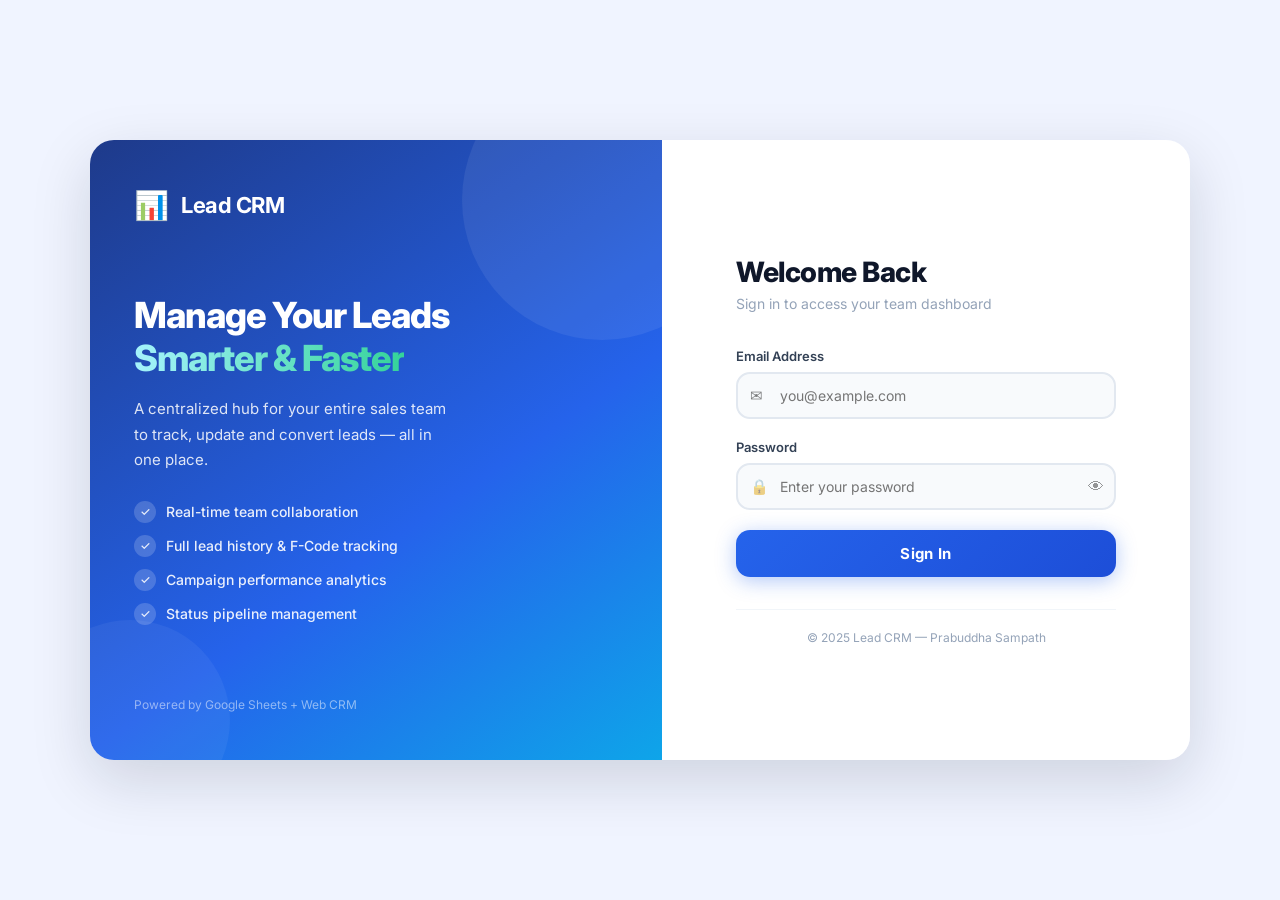
==== dashboard.html @ 0907730c "Initial commit for Lead CRM Web App" ====
<!DOCTYPE html>
<html lang="en">
<head>
  <meta charset="UTF-8" />
  <meta name="viewport" content="width=device-width, initial-scale=1.0"/>
  <title>Lead CRM — Dashboard</title>
  <link rel="preconnect" href="https://fonts.googleapis.com"/>
  <link href="https://fonts.googleapis.com/css2?family=Inter:wght@300;400;500;600;700;800&display=swap" rel="stylesheet"/>
  <link rel="stylesheet" href="styles/dashboard.css"/>
</head>
<body>

  <!-- ── TOP NAV ──────────────────────────────────────────────────── -->
  <header class="topnav">
    <div class="topnav-left">
      <button class="sidebar-toggle" onclick="toggleSidebar()" title="Toggle sidebar">☰</button>
      <div class="brand">
        <span class="brand-icon">📊</span>
        <span class="brand-name">Lead <span class="brand-crm">CRM</span></span>
      </div>
    </div>
    <div class="topnav-center">
      <div class="nav-tabs">
        <button class="nav-tab active" onclick="switchTab('sheet', this)" id="tab-sheet">📋 Master Leads</button>
        <button class="nav-tab" onclick="switchTab('summary', this)" id="tab-summary">📈 Leads Summary</button>
        <button class="nav-tab" onclick="switchTab('members', this)" id="tab-members">👥 Members</button>
      </div>
    </div>
    <div class="topnav-right">
      <div class="status-dot"></div>
      <span class="status-text">Live</span>
      <div class="user-badge" title="Logged in">PS</div>
      <button class="btn-logout" onclick="handleLogout()">Sign Out</button>
    </div>
  </header>

  <!-- ── MAIN LAYOUT ──────────────────────────────────────────────── -->
  <div class="app-layout">

    <!-- SIDEBAR -->
    <aside class="sidebar" id="sidebar">
      <nav class="sidebar-nav">

        <div class="nav-section-label">QUICK ACTIONS</div>

        <button class="sidebar-btn primary-btn" onclick="openAddLeadPanel()">
          <span class="sb-icon">➕</span> Add New Lead
        </button>

        <button class="sidebar-btn" onclick="openSearchPanel()">
          <span class="sb-icon">🔍</span> Search Number
        </button>

        <div class="nav-section-label" style="margin-top:20px;">FILTERS</div>

        <div class="filter-group">
          <label>Member</label>
          <select id="memberFilter" onchange="applyMemberFilter()">
            <option value="">All Members</option>
          </select>
        </div>

        <div class="filter-group">
          <label>Status</label>
          <select id="statusFilter" onchange="applyStatusFilter()">
            <option value="">All Status</option>
            <option>New</option>
            <option>Contacted</option>
            <option>Interested</option>
            <option>Converted</option>
            <option>No Answer</option>
            <option>Not Interested</option>
            <option>Follow-up</option>
            <option>Second Call Pending</option>
            <option>Off</option>
            <option>Invalid</option>
            <option>Wrong number</option>
            <option>Busy</option>
            <option>Call Another Number</option>
          </select>
        </div>

        <div class="nav-section-label" style="margin-top:20px;">TOOLS</div>

        <button class="sidebar-btn" onclick="refreshSheet()">
          <span class="sb-icon">🔄</span> Refresh Sheet
        </button>

        <button class="sidebar-btn" onclick="openCallLogPanel()">
          <span class="sb-icon">📞</span> Log a Call
        </button>

        <!-- LIVE STATS -->
        <div class="stats-card" id="statsCard">
          <div class="stats-title">📊 Today's Stats</div>
          <div class="stats-loading">Loading...</div>
        </div>

      </nav>
    </aside>

    <!-- MAIN CONTENT AREA -->
    <main class="main-content">

      <!-- SHEET IFRAME WRAPPER -->
      <div class="sheet-container" id="sheetContainer">
        <div class="sheet-toolbar">
          <span class="sheet-label" id="sheetLabel">📋 Master Leads</span>
          <a class="open-in-sheets" href="https://docs.google.com/spreadsheets/d/10ZKNM3tEtCTcXSYLZPFBhkrZQ7qR1XXkl84b7j0Ss_Q/edit" target="_blank">
            🔗 Open in Google Sheets
          </a>
        </div>
        <iframe
          id="sheetFrame"
          src="https://docs.google.com/spreadsheets/d/10ZKNM3tEtCTcXSYLZPFBhkrZQ7qR1XXkl84b7j0Ss_Q/edit?usp=sharing&rm=minimal"
          frameborder="0"
          allowfullscreen>
        </iframe>
      </div>

    </main>
  </div>

  <!-- ── SLIDE-IN PANELS ─────────────────────────────────────────── -->

  <!-- ADD LEAD PANEL -->
  <div class="panel-overlay" id="addLeadOverlay" onclick="closePanel('addLead')"></div>
  <div class="slide-panel" id="addLeadPanel">
    <div class="panel-header">
      <h3>➕ Add New Lead</h3>
      <button class="panel-close" onclick="closePanel('addLead')">✕</button>
    </div>
    <div class="panel-body">
      <p class="panel-note">💡 Use the Google Sheet to add a lead directly, or use this quick-add form below (coming soon with full CRUD integration).</p>
      <div class="form-group">
        <label>Phone Number</label>
        <input type="tel" id="addPhone" placeholder="e.g. 0771234567"/>
      </div>
      <div class="form-group">
        <label>Assigned Member</label>
        <select id="addMember">
          <option value="">Select member...</option>
        </select>
      </div>
      <div class="form-group">
        <label>Grade</label>
        <input type="text" id="addGrade" placeholder="e.g. 8 or 7,8"/>
      </div>
      <div class="form-group">
        <label>Campaign / Boost</label>
        <input type="text" id="addCampaign" placeholder="e.g. S26"/>
      </div>
      <div class="form-group">
        <label>Initial Status</label>
        <select id="addStatus">
          <option>New</option>
          <option>Contacted</option>
          <option>No Answer</option>
          <option>Interested</option>
        </select>
      </div>
      <button class="btn-submit" onclick="submitAddLead()">Add Lead to Sheet</button>
      <div id="addLeadResult" class="result-msg" style="display:none;"></div>
    </div>
  </div>

  <!-- SEARCH PANEL -->
  <div class="panel-overlay" id="searchOverlay" onclick="closePanel('search')"></div>
  <div class="slide-panel" id="searchPanel">
    <div class="panel-header">
      <h3>🔍 Search a Number</h3>
      <button class="panel-close" onclick="closePanel('search')">✕</button>
    </div>
    <div class="panel-body">
      <div class="form-group">
        <label>Phone Number</label>
        <input type="tel" id="searchPhone" placeholder="e.g. 0771234567" oninput="searchNumber()"/>
      </div>
      <div id="searchResult" class="search-result-area">
        <div class="search-placeholder">Type a number above to search...</div>
      </div>
    </div>
  </div>

  <!-- CALL LOG PANEL -->
  <div class="panel-overlay" id="callLogOverlay" onclick="closePanel('callLog')"></div>
  <div class="slide-panel" id="callLogPanel">
    <div class="panel-header">
      <h3>📞 Log a Call</h3>
      <button class="panel-close" onclick="closePanel('callLog')">✕</button>
    </div>
    <div class="panel-body">
      <p class="panel-note">📌 Log a call manually. This records the time automatically.</p>
      <div class="form-group">
        <label>F-Code</label>
        <input type="text" id="callFCode" placeholder="e.g. F01025"/>
      </div>
      <div class="form-group">
        <label>Call Result</label>
        <select id="callResult">
          <option>Contacted</option>
          <option>No Answer</option>
          <option>Busy</option>
          <option>Wrong number</option>
          <option>Off</option>
          <option>Interested</option>
          <option>Not Interested</option>
          <option>Converted</option>
        </select>
      </div>
      <div class="form-group">
        <label>Duration (minutes)</label>
        <input type="number" id="callDuration" placeholder="e.g. 3" min="0"/>
      </div>
      <div class="form-group">
        <label>Notes</label>
        <textarea id="callNotes" placeholder="Any important details from the call..."></textarea>
      </div>
      <button class="btn-submit" onclick="submitCallLog()">Save Call Log</button>
      <div id="callLogResult" class="result-msg" style="display:none;"></div>
    </div>
  </div>

  <script src="scripts/dashboard.js"></script>
</body>
</html>
---- styles/dashboard.css ----
/* ───────────────────────────────────────────
   DASHBOARD STYLES — Lead CRM
─────────────────────────────────────────── */
*, *::before, *::after { box-sizing: border-box; margin: 0; padding: 0; }

:root {
  --primary:       #2563EB;
  --primary-dark:  #1D4ED8;
  --accent:        #10B981;
  --danger:        #EF4444;
  --dark:          #0F172A;
  --mid:           #334155;
  --muted:         #64748B;
  --light:         #94A3B8;
  --border:        #E2E8F0;
  --bg:            #F0F4FF;
  --white:         #FFFFFF;
  --sidebar-w:     260px;
  --nav-h:         56px;
  --radius:        12px;
}

body {
  font-family: 'Inter', sans-serif;
  background: var(--bg);
  color: var(--dark);
  height: 100vh;
  overflow: hidden;
}

/* ── TOP NAV ─────────────────────────────── */
.topnav {
  position: fixed;
  top: 0; left: 0; right: 0;
  height: var(--nav-h);
  background: var(--white);
  border-bottom: 1px solid var(--border);
  display: flex;
  align-items: center;
  padding: 0 16px;
  gap: 12px;
  z-index: 200;
  box-shadow: 0 1px 8px rgba(15,23,42,0.07);
}

.topnav-left  { display: flex; align-items: center; gap: 10px; flex-shrink: 0; }
.topnav-center{ flex: 1; display: flex; justify-content: center; }
.topnav-right { display: flex; align-items: center; gap: 10px; flex-shrink: 0; }

.sidebar-toggle {
  background: none; border: none; cursor: pointer;
  font-size: 20px; color: var(--muted); padding: 4px 6px;
  border-radius: 6px; transition: background 0.15s;
}
.sidebar-toggle:hover { background: var(--bg); }

.brand { display: flex; align-items: center; gap: 8px; }
.brand-icon { font-size: 20px; }
.brand-name { font-size: 17px; font-weight: 700; color: var(--dark); letter-spacing: -0.3px; }
.brand-crm { color: var(--primary); }

/* Nav Tabs */
.nav-tabs { display: flex; gap: 4px; }
.nav-tab {
  background: none;
  border: none;
  padding: 7px 14px;
  border-radius: 8px;
  font-family: 'Inter', sans-serif;
  font-size: 13px;
  font-weight: 500;
  color: var(--muted);
  cursor: pointer;
  transition: all 0.15s;
}
.nav-tab:hover { background: var(--bg); color: var(--dark); }
.nav-tab.active {
  background: var(--primary-light, #EFF6FF);
  color: var(--primary);
  font-weight: 600;
}

/* Status indicator */
.status-dot {
  width: 8px; height: 8px;
  background: var(--accent);
  border-radius: 50%;
  animation: pulse 2s infinite;
}
@keyframes pulse {
  0%, 100% { box-shadow: 0 0 0 0 rgba(16,185,129,0.4); }
  50%       { box-shadow: 0 0 0 5px rgba(16,185,129,0); }
}
.status-text { font-size: 12px; color: var(--accent); font-weight: 600; }

.user-badge {
  width: 32px; height: 32px;
  background: linear-gradient(135deg, var(--primary), #7C3AED);
  color: white;
  border-radius: 50%;
  display: flex; align-items: center; justify-content: center;
  font-size: 12px; font-weight: 700;
  cursor: default;
}

.btn-logout {
  background: none;
  border: 1.5px solid var(--border);
  padding: 6px 14px;
  border-radius: 8px;
  font-family: 'Inter', sans-serif;
  font-size: 12px;
  font-weight: 600;
  color: var(--muted);
  cursor: pointer;
  transition: all 0.15s;
}
.btn-logout:hover { border-color: var(--danger); color: var(--danger); }

/* ── APP LAYOUT ─────────────────────────── */
.app-layout {
  display: flex;
  margin-top: var(--nav-h);
  height: calc(100vh - var(--nav-h));
}

/* ── SIDEBAR ────────────────────────────── */
.sidebar {
  width: var(--sidebar-w);
  background: var(--white);
  border-right: 1px solid var(--border);
  overflow-y: auto;
  flex-shrink: 0;
  transition: width 0.25s ease, transform 0.25s ease;
}

.sidebar.collapsed { width: 0; overflow: hidden; }

.sidebar-nav { padding: 18px 14px; display: flex; flex-direction: column; gap: 6px; }

.nav-section-label {
  font-size: 10px;
  font-weight: 700;
  color: var(--light);
  letter-spacing: 1.2px;
  padding: 6px 4px 2px;
}

.sidebar-btn {
  display: flex;
  align-items: center;
  gap: 10px;
  width: 100%;
  padding: 9px 12px;
  background: none;
  border: 1.5px solid transparent;
  border-radius: 10px;
  font-family: 'Inter', sans-serif;
  font-size: 13.5px;
  font-weight: 500;
  color: var(--mid);
  cursor: pointer;
  text-align: left;
  transition: all 0.15s;
}
.sidebar-btn:hover { background: var(--bg); color: var(--dark); border-color: var(--border); }
.sidebar-btn.primary-btn {
  background: linear-gradient(135deg, var(--primary), var(--primary-dark));
  color: white;
  border-color: transparent;
  font-weight: 600;
  box-shadow: 0 3px 12px rgba(37,99,235,0.3);
}
.sidebar-btn.primary-btn:hover { transform: translateY(-1px); box-shadow: 0 6px 18px rgba(37,99,235,0.4); }
.sb-icon { font-size: 16px; }

/* Filter group */
.filter-group { padding: 4px; }
.filter-group label {
  display: block;
  font-size: 11px;
  font-weight: 600;
  color: var(--light);
  text-transform: uppercase;
  letter-spacing: 0.8px;
  margin-bottom: 5px;
}
.filter-group select {
  width: 100%;
  padding: 7px 10px;
  border: 1.5px solid var(--border);
  border-radius: 8px;
  font-family: 'Inter', sans-serif;
  font-size: 12.5px;
  color: var(--dark);
  background: var(--bg);
  outline: none;
  cursor: pointer;
  transition: border-color 0.15s;
}
.filter-group select:focus { border-color: var(--primary); }

/* Stats card */
.stats-card {
  margin-top: 12px;
  background: linear-gradient(145deg, #0F172A, #1E3A8A);
  border-radius: 12px;
  padding: 14px;
  color: white;
}
.stats-title { font-size: 12px; font-weight: 600; margin-bottom: 10px; opacity: 0.9; }
.stats-loading { font-size: 12px; opacity: 0.5; }
.stat-row { display: flex; justify-content: space-between; margin-bottom: 7px; font-size: 12px; }
.stat-label { opacity: 0.7; }
.stat-val { font-weight: 700; }
.stat-val.green { color: #34D399; }
.stat-val.yellow { color: #FCD34D; }
.stat-val.blue { color: #60A5FA; }

/* ── MAIN CONTENT ───────────────────────── */
.main-content {
  flex: 1;
  display: flex;
  flex-direction: column;
  overflow: hidden;
}

.sheet-container {
  flex: 1;
  display: flex;
  flex-direction: column;
  margin: 12px;
  background: var(--white);
  border-radius: 14px;
  border: 1px solid var(--border);
  overflow: hidden;
  box-shadow: 0 2px 16px rgba(15,23,42,0.07);
}

.sheet-toolbar {
  display: flex;
  align-items: center;
  justify-content: space-between;
  padding: 10px 16px;
  border-bottom: 1px solid var(--border);
  background: #FAFBFF;
}
.sheet-label { font-size: 13px; font-weight: 600; color: var(--mid); }
.open-in-sheets {
  font-size: 12px;
  font-weight: 600;
  color: var(--primary);
  text-decoration: none;
  padding: 5px 12px;
  border-radius: 7px;
  border: 1.5px solid var(--primary);
  transition: all 0.15s;
}
.open-in-sheets:hover { background: var(--primary); color: white; }

#sheetFrame {
  flex: 1;
  width: 100%;
  height: 100%;
  border: none;
  min-height: 0;
}

/* ── SLIDE PANELS ───────────────────────── */
.panel-overlay {
  display: none;
  position: fixed;
  inset: 0;
  background: rgba(15,23,42,0.4);
  z-index: 300;
  backdrop-filter: blur(2px);
}
.panel-overlay.active { display: block; }

.slide-panel {
  position: fixed;
  top: 0; right: 0;
  width: 360px;
  height: 100vh;
  background: var(--white);
  border-left: 1px solid var(--border);
  z-index: 400;
  transform: translateX(110%);
  transition: transform 0.3s cubic-bezier(0.4,0,0.2,1);
  display: flex;
  flex-direction: column;
  box-shadow: -8px 0 40px rgba(15,23,42,0.12);
}
.slide-panel.open { transform: translateX(0); }

.panel-header {
  display: flex;
  align-items: center;
  justify-content: space-between;
  padding: 18px 20px;
  border-bottom: 1px solid var(--border);
  background: #FAFBFF;
}
.panel-header h3 { font-size: 16px; font-weight: 700; color: var(--dark); }
.panel-close {
  background: none; border: none; cursor: pointer;
  font-size: 18px; color: var(--light);
  width: 30px; height: 30px; border-radius: 6px;
  display: flex; align-items: center; justify-content: center;
  transition: all 0.15s;
}
.panel-close:hover { background: #FEE2E2; color: var(--danger); }

.panel-body { padding: 20px; overflow-y: auto; flex: 1; display: flex; flex-direction: column; gap: 14px; }

.panel-note {
  background: #EFF6FF;
  border-left: 3px solid var(--primary);
  padding: 10px 14px;
  border-radius: 0 8px 8px 0;
  font-size: 12.5px;
  color: var(--mid);
  line-height: 1.6;
}

.form-group { display: flex; flex-direction: column; gap: 6px; }
.form-group label { font-size: 12px; font-weight: 600; color: var(--mid); }
.form-group input, .form-group select, .form-group textarea {
  padding: 10px 12px;
  border: 1.5px solid var(--border);
  border-radius: 9px;
  font-family: 'Inter', sans-serif;
  font-size: 13px;
  color: var(--dark);
  background: var(--bg);
  outline: none;
  transition: border-color 0.15s;
}
.form-group input:focus, .form-group select:focus, .form-group textarea:focus {
  border-color: var(--primary);
  background: var(--white);
}
.form-group textarea { resize: vertical; min-height: 80px; }

.btn-submit {
  width: 100%;
  padding: 12px;
  background: linear-gradient(135deg, var(--primary), var(--primary-dark));
  color: white;
  border: none;
  border-radius: 10px;
  font-family: 'Inter', sans-serif;
  font-size: 14px;
  font-weight: 700;
  cursor: pointer;
  transition: all 0.15s;
  box-shadow: 0 3px 12px rgba(37,99,235,0.3);
}
.btn-submit:hover { transform: translateY(-1px); box-shadow: 0 6px 20px rgba(37,99,235,0.4); }

.result-msg {
  padding: 10px 14px;
  border-radius: 8px;
  font-size: 13px;
  font-weight: 600;
}
.result-msg.success { background: #D1FAE5; color: #065F46; }
.result-msg.error   { background: #FEE2E2; color: #991B1B; }

.search-result-area { margin-top: 8px; }
.search-placeholder { font-size: 13px; color: var(--light); text-align: center; padding: 30px; }
.result-card {
  background: var(--bg);
  border: 1.5px solid var(--border);
  border-radius: 10px;
  padding: 14px;
  margin-bottom: 10px;
}
.result-card h4 { font-size: 14px; font-weight: 700; margin-bottom: 8px; color: var(--dark); }
.result-row { display: flex; justify-content: space-between; font-size: 12.5px; margin-bottom: 5px; }
.result-row .label { color: var(--muted); }
.result-row .value { font-weight: 600; color: var(--dark); }
.badge {
  display: inline-block;
  padding: 2px 8px;
  border-radius: 20px;
  font-size: 11px;
  font-weight: 700;
}
.badge-new        { background:#DBEAFE; color:#1E40AF; }
.badge-contacted  { background:#D1FAE5; color:#065F46; }
.badge-interested { background:#FEF3C7; color:#92400E; }
.badge-converted  { background:#D1FAE5; color:#065F46; }
.badge-other      { background:#F1F5F9; color:#475569; }

@media (max-width: 768px) {
  .sidebar { display: none; }
  .nav-tabs { display: none; }
  .slide-panel { width: 100vw; }
}
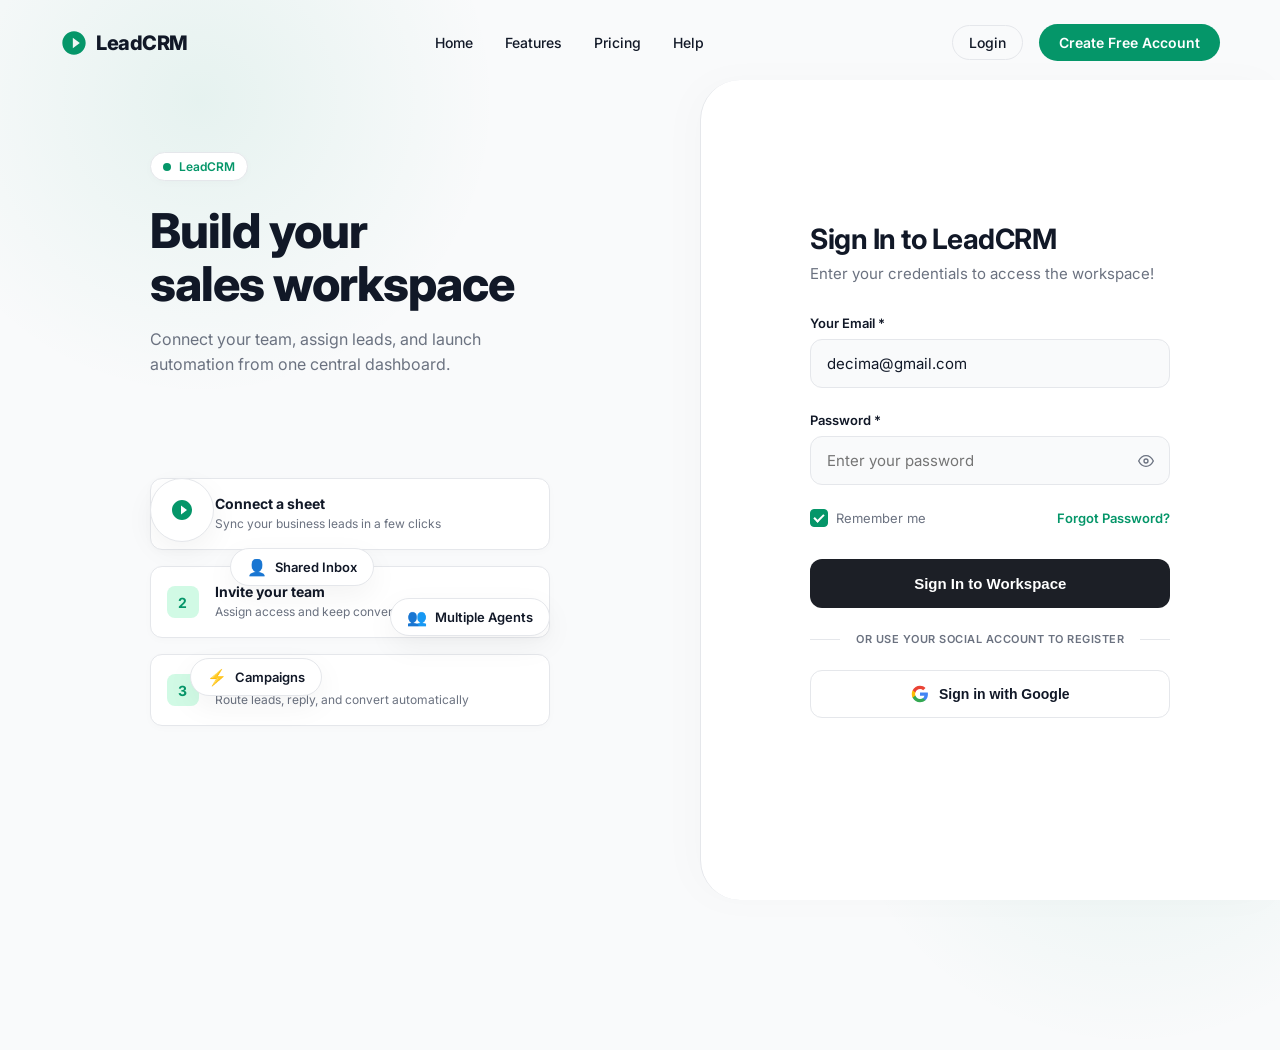
==== commit b1f4b689: "UI Overhaul: Apply Raybeam Digital modern styling" ====
--- a/dashboard.html
+++ b/dashboard.html
@@ -13,17 +13,21 @@
   <!-- ── TOP NAV ──────────────────────────────────────────────────── -->
   <header class="topnav">
     <div class="topnav-left">
-      <button class="sidebar-toggle" onclick="toggleSidebar()" title="Toggle sidebar">☰</button>
+      <button class="sidebar-toggle" onclick="toggleSidebar()" title="Toggle sidebar">
+        <svg viewBox="0 0 24 24" width="20" height="20" stroke="currentColor" stroke-width="2" fill="none"><path d="M3 12h18M3 6h18M3 18h18"/></svg>
+      </button>
       <div class="brand">
-        <span class="brand-icon">📊</span>
-        <span class="brand-name">Lead <span class="brand-crm">CRM</span></span>
+        <svg class="brand-icon" viewBox="0 0 24 24" fill="currentColor" width="24" height="24" style="color:var(--primary)"><path d="M12 2C6.48 2 2 6.48 2 12s4.48 10 10 10 10-4.48 10-10S17.52 2 12 2zm-1 14.5v-9l6 4.5-6 4.5z"/></svg>
+        <span class="brand-name">LeadCRM</span>
       </div>
     </div>
     <div class="topnav-center">
-      <div class="nav-tabs">
-        <button class="nav-tab active" onclick="switchTab('sheet', this)" id="tab-sheet">📋 Master Leads</button>
-        <button class="nav-tab" onclick="switchTab('summary', this)" id="tab-summary">📈 Leads Summary</button>
-        <button class="nav-tab" onclick="switchTab('members', this)" id="tab-members">👥 Members</button>
+      <div class="top-search-wrapper">
+        <span class="top-search-icon">
+          <svg viewBox="0 0 24 24" width="16" height="16" stroke="currentColor" stroke-width="2" fill="none"><circle cx="11" cy="11" r="8"/><line x1="21" y1="21" x2="16.65" y2="16.65"/></svg>
+        </span>
+        <input type="text" id="topSearchInput" placeholder="Search Master Leads (any keyword)..." onkeydown="handleTopSearch(event)"/>
+        <button class="btn-top-search" onclick="triggerTopSearch()">Search</button>
       </div>
     </div>
     <div class="topnav-right">
@@ -41,58 +45,30 @@
     <aside class="sidebar" id="sidebar">
       <nav class="sidebar-nav">
 
-        <div class="nav-section-label">QUICK ACTIONS</div>
+        <div class="nav-section-label">CRM TOOLS</div>
 
-        <button class="sidebar-btn primary-btn" onclick="openAddLeadPanel()">
-          <span class="sb-icon">➕</span> Add New Lead
-        </button>
+        <a href="my-leads.html" class="sidebar-btn" style="text-decoration:none;">
+          <span class="sb-icon">
+            <svg viewBox="0 0 24 24" width="18" height="18" stroke="currentColor" stroke-width="2" fill="none"><path d="M17 21v-2a4 4 0 0 0-4-4H5a4 4 0 0 0-4 4v2"/><circle cx="9" cy="7" r="4"/><path d="M23 21v-2a4 4 0 0 0-3-3.87"/><path d="M16 3.13a4 4 0 0 1 0 7.75"/></svg>
+          </span>
+          My Leads (CRM Table)
+        </a>
 
-        <button class="sidebar-btn" onclick="openSearchPanel()">
-          <span class="sb-icon">🔍</span> Search Number
-        </button>
-
-        <div class="nav-section-label" style="margin-top:20px;">FILTERS</div>
-
-        <div class="filter-group">
-          <label>Member</label>
-          <select id="memberFilter" onchange="applyMemberFilter()">
-            <option value="">All Members</option>
-          </select>
-        </div>
-
-        <div class="filter-group">
-          <label>Status</label>
-          <select id="statusFilter" onchange="applyStatusFilter()">
-            <option value="">All Status</option>
-            <option>New</option>
-            <option>Contacted</option>
-            <option>Interested</option>
-            <option>Converted</option>
-            <option>No Answer</option>
-            <option>Not Interested</option>
-            <option>Follow-up</option>
-            <option>Second Call Pending</option>
-            <option>Off</option>
-            <option>Invalid</option>
-            <option>Wrong number</option>
-            <option>Busy</option>
-            <option>Call Another Number</option>
-          </select>
-        </div>
-
-        <div class="nav-section-label" style="margin-top:20px;">TOOLS</div>
+        <div class="nav-section-label" style="margin-top:20px;">SYSTEM</div>
 
         <button class="sidebar-btn" onclick="refreshSheet()">
-          <span class="sb-icon">🔄</span> Refresh Sheet
-        </button>
-
-        <button class="sidebar-btn" onclick="openCallLogPanel()">
-          <span class="sb-icon">📞</span> Log a Call
+          <span class="sb-icon">
+            <svg viewBox="0 0 24 24" width="18" height="18" stroke="currentColor" stroke-width="2" fill="none"><polyline points="23 4 23 10 17 10"/><polyline points="1 20 1 14 7 14"/><path d="M3.51 9a9 9 0 0 1 14.85-3.36L23 10M1 14l4.64 4.36A9 9 0 0 0 20.49 15"/></svg>
+          </span>
+          Refresh Sheet
         </button>
 
         <!-- LIVE STATS -->
         <div class="stats-card" id="statsCard">
-          <div class="stats-title">📊 Today's Stats</div>
+          <div class="stats-title">
+            <svg viewBox="0 0 24 24" width="16" height="16" stroke="currentColor" stroke-width="2" fill="none" style="margin-right:6px"><line x1="18" y1="20" x2="18" y2="10"/><line x1="12" y1="20" x2="12" y2="4"/><line x1="6" y1="20" x2="6" y2="14"/></svg>
+            Today's Stats
+          </div>
           <div class="stats-loading">Loading...</div>
         </div>
 
@@ -122,47 +98,6 @@
   </div>
 
   <!-- ── SLIDE-IN PANELS ─────────────────────────────────────────── -->
-
-  <!-- ADD LEAD PANEL -->
-  <div class="panel-overlay" id="addLeadOverlay" onclick="closePanel('addLead')"></div>
-  <div class="slide-panel" id="addLeadPanel">
-    <div class="panel-header">
-      <h3>➕ Add New Lead</h3>
-      <button class="panel-close" onclick="closePanel('addLead')">✕</button>
-    </div>
-    <div class="panel-body">
-      <p class="panel-note">💡 Use the Google Sheet to add a lead directly, or use this quick-add form below (coming soon with full CRUD integration).</p>
-      <div class="form-group">
-        <label>Phone Number</label>
-        <input type="tel" id="addPhone" placeholder="e.g. 0771234567"/>
-      </div>
-      <div class="form-group">
-        <label>Assigned Member</label>
-        <select id="addMember">
-          <option value="">Select member...</option>
-        </select>
-      </div>
-      <div class="form-group">
-        <label>Grade</label>
-        <input type="text" id="addGrade" placeholder="e.g. 8 or 7,8"/>
-      </div>
-      <div class="form-group">
-        <label>Campaign / Boost</label>
-        <input type="text" id="addCampaign" placeholder="e.g. S26"/>
-      </div>
-      <div class="form-group">
-        <label>Initial Status</label>
-        <select id="addStatus">
-          <option>New</option>
-          <option>Contacted</option>
-          <option>No Answer</option>
-          <option>Interested</option>
-        </select>
-      </div>
-      <button class="btn-submit" onclick="submitAddLead()">Add Lead to Sheet</button>
-      <div id="addLeadResult" class="result-msg" style="display:none;"></div>
-    </div>
-  </div>
 
   <!-- SEARCH PANEL -->
   <div class="panel-overlay" id="searchOverlay" onclick="closePanel('search')"></div>
--- a/styles/dashboard.css
+++ b/styles/dashboard.css
@@ -1,400 +1,287 @@
-/* ───────────────────────────────────────────
-   DASHBOARD STYLES — Lead CRM
-─────────────────────────────────────────── */
-*, *::before, *::after { box-sizing: border-box; margin: 0; padding: 0; }
+/* ─────────────────────────────────────────────────────────────────────────────
+   DASHBOARD STYLES — Raybeam Inspired UI
+   ───────────────────────────────────────────────────────────────────────────── */
 
-:root {
-  --primary:       #2563EB;
-  --primary-dark:  #1D4ED8;
-  --accent:        #10B981;
-  --danger:        #EF4444;
-  --dark:          #0F172A;
-  --mid:           #334155;
-  --muted:         #64748B;
-  --light:         #94A3B8;
-  --border:        #E2E8F0;
-  --bg:            #F0F4FF;
-  --white:         #FFFFFF;
-  --sidebar-w:     260px;
-  --nav-h:         56px;
-  --radius:        12px;
-}
-
-body {
-  font-family: 'Inter', sans-serif;
-  background: var(--bg);
-  color: var(--dark);
-  height: 100vh;
-  overflow: hidden;
-}
-
-/* ── TOP NAV ─────────────────────────────── */
-.topnav {
-  position: fixed;
-  top: 0; left: 0; right: 0;
-  height: var(--nav-h);
-  background: var(--white);
-  border-bottom: 1px solid var(--border);
-  display: flex;
-  align-items: center;
-  padding: 0 16px;
-  gap: 12px;
-  z-index: 200;
-  box-shadow: 0 1px 8px rgba(15,23,42,0.07);
-}
-
-.topnav-left  { display: flex; align-items: center; gap: 10px; flex-shrink: 0; }
-.topnav-center{ flex: 1; display: flex; justify-content: center; }
-.topnav-right { display: flex; align-items: center; gap: 10px; flex-shrink: 0; }
-
-.sidebar-toggle {
-  background: none; border: none; cursor: pointer;
-  font-size: 20px; color: var(--muted); padding: 4px 6px;
-  border-radius: 6px; transition: background 0.15s;
-}
-.sidebar-toggle:hover { background: var(--bg); }
-
-.brand { display: flex; align-items: center; gap: 8px; }
-.brand-icon { font-size: 20px; }
-.brand-name { font-size: 17px; font-weight: 700; color: var(--dark); letter-spacing: -0.3px; }
-.brand-crm { color: var(--primary); }
-
-/* Nav Tabs */
-.nav-tabs { display: flex; gap: 4px; }
-.nav-tab {
-  background: none;
-  border: none;
-  padding: 7px 14px;
-  border-radius: 8px;
-  font-family: 'Inter', sans-serif;
-  font-size: 13px;
-  font-weight: 500;
-  color: var(--muted);
-  cursor: pointer;
-  transition: all 0.15s;
-}
-.nav-tab:hover { background: var(--bg); color: var(--dark); }
-.nav-tab.active {
-  background: var(--primary-light, #EFF6FF);
-  color: var(--primary);
-  font-weight: 600;
-}
-
-/* Status indicator */
-.status-dot {
-  width: 8px; height: 8px;
-  background: var(--accent);
-  border-radius: 50%;
-  animation: pulse 2s infinite;
-}
-@keyframes pulse {
-  0%, 100% { box-shadow: 0 0 0 0 rgba(16,185,129,0.4); }
-  50%       { box-shadow: 0 0 0 5px rgba(16,185,129,0); }
-}
-.status-text { font-size: 12px; color: var(--accent); font-weight: 600; }
-
-.user-badge {
-  width: 32px; height: 32px;
-  background: linear-gradient(135deg, var(--primary), #7C3AED);
-  color: white;
-  border-radius: 50%;
-  display: flex; align-items: center; justify-content: center;
-  font-size: 12px; font-weight: 700;
-  cursor: default;
-}
-
-.btn-logout {
-  background: none;
-  border: 1.5px solid var(--border);
-  padding: 6px 14px;
-  border-radius: 8px;
-  font-family: 'Inter', sans-serif;
-  font-size: 12px;
-  font-weight: 600;
-  color: var(--muted);
-  cursor: pointer;
-  transition: all 0.15s;
-}
-.btn-logout:hover { border-color: var(--danger); color: var(--danger); }
-
-/* ── APP LAYOUT ─────────────────────────── */
-.app-layout {
-  display: flex;
-  margin-top: var(--nav-h);
-  height: calc(100vh - var(--nav-h));
-}
-
-/* ── SIDEBAR ────────────────────────────── */
-.sidebar {
-  width: var(--sidebar-w);
-  background: var(--white);
-  border-right: 1px solid var(--border);
-  overflow-y: auto;
-  flex-shrink: 0;
-  transition: width 0.25s ease, transform 0.25s ease;
-}
-
-.sidebar.collapsed { width: 0; overflow: hidden; }
-
-.sidebar-nav { padding: 18px 14px; display: flex; flex-direction: column; gap: 6px; }
-
-.nav-section-label {
-  font-size: 10px;
-  font-weight: 700;
-  color: var(--light);
-  letter-spacing: 1.2px;
-  padding: 6px 4px 2px;
-}
-
-.sidebar-btn {
-  display: flex;
-  align-items: center;
-  gap: 10px;
-  width: 100%;
-  padding: 9px 12px;
-  background: none;
-  border: 1.5px solid transparent;
-  border-radius: 10px;
-  font-family: 'Inter', sans-serif;
-  font-size: 13.5px;
-  font-weight: 500;
-  color: var(--mid);
-  cursor: pointer;
-  text-align: left;
-  transition: all 0.15s;
-}
-.sidebar-btn:hover { background: var(--bg); color: var(--dark); border-color: var(--border); }
-.sidebar-btn.primary-btn {
-  background: linear-gradient(135deg, var(--primary), var(--primary-dark));
-  color: white;
-  border-color: transparent;
-  font-weight: 600;
-  box-shadow: 0 3px 12px rgba(37,99,235,0.3);
-}
-.sidebar-btn.primary-btn:hover { transform: translateY(-1px); box-shadow: 0 6px 18px rgba(37,99,235,0.4); }
-.sb-icon { font-size: 16px; }
-
-/* Filter group */
-.filter-group { padding: 4px; }
-.filter-group label {
-  display: block;
-  font-size: 11px;
-  font-weight: 600;
-  color: var(--light);
-  text-transform: uppercase;
-  letter-spacing: 0.8px;
-  margin-bottom: 5px;
-}
-.filter-group select {
-  width: 100%;
-  padding: 7px 10px;
-  border: 1.5px solid var(--border);
-  border-radius: 8px;
-  font-family: 'Inter', sans-serif;
-  font-size: 12.5px;
-  color: var(--dark);
-  background: var(--bg);
-  outline: none;
-  cursor: pointer;
-  transition: border-color 0.15s;
-}
-.filter-group select:focus { border-color: var(--primary); }
-
-/* Stats card */
-.stats-card {
-  margin-top: 12px;
-  background: linear-gradient(145deg, #0F172A, #1E3A8A);
-  border-radius: 12px;
-  padding: 14px;
-  color: white;
-}
-.stats-title { font-size: 12px; font-weight: 600; margin-bottom: 10px; opacity: 0.9; }
-.stats-loading { font-size: 12px; opacity: 0.5; }
-.stat-row { display: flex; justify-content: space-between; margin-bottom: 7px; font-size: 12px; }
-.stat-label { opacity: 0.7; }
-.stat-val { font-weight: 700; }
-.stat-val.green { color: #34D399; }
-.stat-val.yellow { color: #FCD34D; }
-.stat-val.blue { color: #60A5FA; }
-
-/* ── MAIN CONTENT ───────────────────────── */
-.main-content {
-  flex: 1;
-  display: flex;
-  flex-direction: column;
-  overflow: hidden;
-}
-
-.sheet-container {
-  flex: 1;
-  display: flex;
-  flex-direction: column;
-  margin: 12px;
-  background: var(--white);
-  border-radius: 14px;
-  border: 1px solid var(--border);
-  overflow: hidden;
-  box-shadow: 0 2px 16px rgba(15,23,42,0.07);
-}
-
-.sheet-toolbar {
-  display: flex;
-  align-items: center;
-  justify-content: space-between;
-  padding: 10px 16px;
-  border-bottom: 1px solid var(--border);
-  background: #FAFBFF;
-}
-.sheet-label { font-size: 13px; font-weight: 600; color: var(--mid); }
-.open-in-sheets {
-  font-size: 12px;
-  font-weight: 600;
-  color: var(--primary);
-  text-decoration: none;
-  padding: 5px 12px;
-  border-radius: 7px;
-  border: 1.5px solid var(--primary);
-  transition: all 0.15s;
-}
-.open-in-sheets:hover { background: var(--primary); color: white; }
-
-#sheetFrame {
-  flex: 1;
-  width: 100%;
-  height: 100%;
-  border: none;
-  min-height: 0;
-}
-
-/* ── SLIDE PANELS ───────────────────────── */
-.panel-overlay {
-  display: none;
-  position: fixed;
-  inset: 0;
-  background: rgba(15,23,42,0.4);
-  z-index: 300;
-  backdrop-filter: blur(2px);
-}
-.panel-overlay.active { display: block; }
-
-.slide-panel {
-  position: fixed;
-  top: 0; right: 0;
-  width: 360px;
-  height: 100vh;
-  background: var(--white);
-  border-left: 1px solid var(--border);
-  z-index: 400;
-  transform: translateX(110%);
-  transition: transform 0.3s cubic-bezier(0.4,0,0.2,1);
-  display: flex;
-  flex-direction: column;
-  box-shadow: -8px 0 40px rgba(15,23,42,0.12);
-}
-.slide-panel.open { transform: translateX(0); }
-
-.panel-header {
-  display: flex;
-  align-items: center;
-  justify-content: space-between;
-  padding: 18px 20px;
-  border-bottom: 1px solid var(--border);
-  background: #FAFBFF;
-}
-.panel-header h3 { font-size: 16px; font-weight: 700; color: var(--dark); }
-.panel-close {
-  background: none; border: none; cursor: pointer;
-  font-size: 18px; color: var(--light);
-  width: 30px; height: 30px; border-radius: 6px;
-  display: flex; align-items: center; justify-content: center;
-  transition: all 0.15s;
-}
-.panel-close:hover { background: #FEE2E2; color: var(--danger); }
-
-.panel-body { padding: 20px; overflow-y: auto; flex: 1; display: flex; flex-direction: column; gap: 14px; }
-
-.panel-note {
-  background: #EFF6FF;
-  border-left: 3px solid var(--primary);
-  padding: 10px 14px;
-  border-radius: 0 8px 8px 0;
-  font-size: 12.5px;
-  color: var(--mid);
-  line-height: 1.6;
-}
-
-.form-group { display: flex; flex-direction: column; gap: 6px; }
-.form-group label { font-size: 12px; font-weight: 600; color: var(--mid); }
-.form-group input, .form-group select, .form-group textarea {
-  padding: 10px 12px;
-  border: 1.5px solid var(--border);
-  border-radius: 9px;
-  font-family: 'Inter', sans-serif;
-  font-size: 13px;
-  color: var(--dark);
-  background: var(--bg);
-  outline: none;
-  transition: border-color 0.15s;
-}
-.form-group input:focus, .form-group select:focus, .form-group textarea:focus {
-  border-color: var(--primary);
-  background: var(--white);
-}
-.form-group textarea { resize: vertical; min-height: 80px; }
-
-.btn-submit {
-  width: 100%;
-  padding: 12px;
-  background: linear-gradient(135deg, var(--primary), var(--primary-dark));
-  color: white;
-  border: none;
-  border-radius: 10px;
-  font-family: 'Inter', sans-serif;
-  font-size: 14px;
-  font-weight: 700;
-  cursor: pointer;
-  transition: all 0.15s;
-  box-shadow: 0 3px 12px rgba(37,99,235,0.3);
-}
-.btn-submit:hover { transform: translateY(-1px); box-shadow: 0 6px 20px rgba(37,99,235,0.4); }
-
-.result-msg {
-  padding: 10px 14px;
-  border-radius: 8px;
-  font-size: 13px;
-  font-weight: 600;
-}
-.result-msg.success { background: #D1FAE5; color: #065F46; }
-.result-msg.error   { background: #FEE2E2; color: #991B1B; }
-
-.search-result-area { margin-top: 8px; }
-.search-placeholder { font-size: 13px; color: var(--light); text-align: center; padding: 30px; }
-.result-card {
-  background: var(--bg);
-  border: 1.5px solid var(--border);
-  border-radius: 10px;
-  padding: 14px;
-  margin-bottom: 10px;
-}
-.result-card h4 { font-size: 14px; font-weight: 700; margin-bottom: 8px; color: var(--dark); }
-.result-row { display: flex; justify-content: space-between; font-size: 12.5px; margin-bottom: 5px; }
-.result-row .label { color: var(--muted); }
-.result-row .value { font-weight: 600; color: var(--dark); }
-.badge {
-  display: inline-block;
-  padding: 2px 8px;
-  border-radius: 20px;
-  font-size: 11px;
-  font-weight: 700;
-}
-.badge-new        { background:#DBEAFE; color:#1E40AF; }
-.badge-contacted  { background:#D1FAE5; color:#065F46; }
-.badge-interested { background:#FEF3C7; color:#92400E; }
-.badge-converted  { background:#D1FAE5; color:#065F46; }
-.badge-other      { background:#F1F5F9; color:#475569; }
-
-@media (max-width: 768px) {
-  .sidebar { display: none; }
-  .nav-tabs { display: none; }
-  .slide-panel { width: 100vw; }
-}
+   :root {
+    --primary: #059669; /* Elegant Teal/Green */
+    --primary-light: #D1FAE5;
+    --primary-dark: #047857;
+    --bg-main: #F9FAFB;
+    --white: #ffffff;
+    --text-main: #111827;
+    --text-muted: #6B7280;
+    --border: #E5E7EB;
+    --danger: #EF4444;
+    --sidebar-w: 260px;
+    --nav-h: 60px;
+  }
+  
+  *, *::before, *::after { box-sizing: border-box; margin: 0; padding: 0; }
+  
+  body {
+    font-family: 'Inter', -apple-system, sans-serif;
+    background-color: var(--bg-main);
+    color: var(--text-main);
+    height: 100vh;
+    overflow: hidden;
+  }
+  
+  /* Global Header / Top Nav */
+  .topnav {
+    position: fixed;
+    top: 0; left: 0; right: 0;
+    height: var(--nav-h);
+    background: var(--white);
+    border-bottom: 1px solid var(--border);
+    display: flex;
+    align-items: center;
+    padding: 0 24px;
+    gap: 12px;
+    z-index: 200;
+  }
+  
+  .topnav-left  { display: flex; align-items: center; gap: 16px; flex-shrink: 0; width: calc(var(--sidebar-w) - 24px); }
+  .topnav-center{ flex: 1; display: flex; align-items: center; }
+  .topnav-right { display: flex; align-items: center; gap: 16px; flex-shrink: 0; }
+  
+  .sidebar-toggle {
+    background: none; border: none; cursor: pointer;
+    color: var(--text-muted); display: flex; align-items: center; justify-content: center;
+    border-radius: 6px; padding: 4px; transition: background 0.15s;
+  }
+  .sidebar-toggle:hover { background: var(--bg-main); color: var(--text-main); }
+  
+  .brand { display: flex; align-items: center; gap: 8px; color: var(--primary); }
+  .brand-name { font-size: 18px; font-weight: 800; color: var(--text-main); letter-spacing: -0.5px; }
+  
+  /* Top Nav Search Bar */
+  .top-search-wrapper {
+    position: relative;
+    display: flex;
+    align-items: center;
+    width: 100%;
+    max-width: 460px;
+  }
+  .top-search-icon {
+    position: absolute;
+    left: 12px;
+    color: var(--text-muted);
+    pointer-events: none;
+    display: flex; align-items: center; justify-content: center;
+  }
+  #topSearchInput {
+    width: 100%;
+    padding: 10px 80px 10px 40px;
+    border: 1px solid var(--border);
+    border-radius: 20px;
+    font-family: 'Inter', sans-serif;
+    font-size: 14px;
+    color: var(--text-main);
+    background: var(--bg-main);
+    outline: none;
+    transition: all 0.2s;
+  }
+  #topSearchInput:focus {
+    border-color: var(--primary);
+    background: var(--white);
+    box-shadow: 0 0 0 3px var(--primary-light);
+  }
+  .btn-top-search {
+    position: absolute;
+    right: 4px;
+    padding: 6px 16px;
+    background: var(--primary);
+    color: white;
+    border: none;
+    border-radius: 16px;
+    font-family: 'Inter', sans-serif;
+    font-size: 12px;
+    font-weight: 600;
+    cursor: pointer;
+    transition: background 0.15s;
+  }
+  .btn-top-search:hover {
+    background: var(--primary-dark);
+  }
+  
+  /* Status indicator */
+  .status-dot {
+    width: 8px; height: 8px;
+    background: var(--primary);
+    border-radius: 50%;
+    animation: pulse 2s infinite;
+  }
+  @keyframes pulse {
+    0%, 100% { box-shadow: 0 0 0 0 rgba(5,150,105,0.4); }
+    50%       { box-shadow: 0 0 0 5px rgba(5,150,105,0); }
+  }
+  .status-text { font-size: 12px; color: var(--primary); font-weight: 600; }
+  
+  .user-badge {
+    width: 32px; height: 32px;
+    background: var(--primary-light);
+    color: var(--primary);
+    border-radius: 50%;
+    display: flex; align-items: center; justify-content: center;
+    font-size: 12px; font-weight: 700;
+    cursor: default;
+  }
+  
+  .btn-logout {
+    background: none;
+    border: none;
+    font-family: 'Inter', sans-serif;
+    font-size: 13px;
+    font-weight: 600;
+    color: var(--text-muted);
+    cursor: pointer;
+    transition: color 0.15s;
+  }
+  .btn-logout:hover { color: var(--danger); }
+  
+  
+  /* ── MAIN LAYOUT ── */
+  .app-layout {
+    display: flex;
+    height: 100vh;
+    padding-top: var(--nav-h);
+  }
+  
+  /* ── SIDEBAR ── */
+  .sidebar {
+    width: var(--sidebar-w);
+    background: var(--white);
+    border-right: 1px solid var(--border);
+    display: flex;
+    flex-direction: column;
+    transition: width 0.3s cubic-bezier(0.4, 0, 0.2, 1);
+    overflow: hidden;
+  }
+  
+  .sidebar.collapsed { width: 0; border-right: none; }
+  
+  .sidebar-nav {
+    padding: 24px 16px;
+    flex: 1;
+    overflow-y: auto;
+  }
+  
+  .nav-section-label {
+    font-size: 11px;
+    font-weight: 700;
+    color: var(--text-muted);
+    text-transform: uppercase;
+    letter-spacing: 0.5px;
+    margin: 0 0 12px 12px;
+  }
+  
+  .sidebar-btn {
+    width: 100%;
+    display: flex;
+    align-items: center;
+    gap: 12px;
+    padding: 12px;
+    background: none;
+    border: none;
+    border-radius: 12px;
+    font-family: 'Inter', sans-serif;
+    font-size: 14px;
+    font-weight: 600;
+    color: var(--text-main);
+    cursor: pointer;
+    transition: all 0.2s;
+    margin-bottom: 4px;
+  }
+  .sidebar-btn:hover { background: var(--bg-main); color: var(--primary); }
+  .sidebar-btn:hover .sb-icon { color: var(--primary); }
+  
+  /* Raybeam Active State styling */
+  .sidebar-btn.active, .sidebar-btn[href="my-leads.html"] {
+    background: var(--primary-light);
+    color: var(--primary-dark);
+    position: relative;
+  }
+  .sidebar-btn.active::before, .sidebar-btn[href="my-leads.html"]::before {
+    content: '';
+    position: absolute;
+    left: -16px; top: 10%; bottom: 10%;
+    width: 4px;
+    background: var(--primary);
+    border-radius: 0 4px 4px 0;
+  }
+  
+  .sb-icon {
+    display: flex; align-items: center; justify-content: center;
+    color: var(--text-muted);
+    transition: color 0.2s;
+  }
+  .sidebar-btn.active .sb-icon, .sidebar-btn[href="my-leads.html"] .sb-icon { color: var(--primary); }
+  
+  /* Stats Card */
+  .stats-card {
+    margin-top: 32px;
+    background: var(--bg-main);
+    border: 1px solid var(--border);
+    border-radius: 16px;
+    padding: 16px;
+  }
+  .stats-title {
+    font-size: 13px; font-weight: 700; color: var(--text-main);
+    display: flex; align-items: center; margin-bottom: 12px;
+  }
+  .stats-loading { font-size: 12px; color: var(--text-muted); }
+  .stats-grid { display: grid; grid-template-columns: 1fr 1fr; gap: 8px; }
+  .stat-item {
+    background: var(--white);
+    padding: 10px;
+    border-radius: 8px;
+    text-align: center;
+    border: 1px solid var(--border);
+  }
+  .stat-num { font-size: 18px; font-weight: 700; color: var(--primary); }
+  .stat-label { font-size: 10px; font-weight: 600; color: var(--text-muted); text-transform: uppercase; margin-top: 2px;}
+  
+  /* ── MAIN CONTENT ── */
+  .main-content {
+    flex: 1;
+    display: flex;
+    flex-direction: column;
+    padding: 24px;
+    overflow: hidden;
+  }
+  
+  .sheet-container {
+    background: var(--white);
+    border-radius: 20px;
+    border: 1px solid var(--border);
+    box-shadow: 0 4px 20px rgba(0,0,0,0.03);
+    flex: 1;
+    display: flex;
+    flex-direction: column;
+    overflow: hidden;
+  }
+  
+  .sheet-toolbar {
+    padding: 16px 24px;
+    border-bottom: 1px solid var(--border);
+    display: flex; justify-content: space-between; align-items: center;
+    background: var(--bg-main);
+  }
+  .sheet-label { font-weight: 700; font-size: 15px; color: var(--text-main); display: flex; align-items: center; gap: 8px; }
+  .open-in-sheets {
+    font-size: 13px; font-weight: 600; color: var(--primary); text-decoration: none;
+    display: flex; align-items: center; gap: 6px;
+  }
+  .open-in-sheets:hover { text-decoration: underline; }
+  
+  #sheetFrame { flex: 1; width: 100%; height: 100%; border: none; background: #fff;}
+  
+  /* Toast */
+  #toast {
+    position: fixed; bottom: -60px; left: 50%; transform: translateX(-50%);
+    background: var(--text-main); color: white; padding: 12px 24px;
+    border-radius: 30px; font-size: 14px; font-weight: 500;
+    transition: bottom 0.3s cubic-bezier(0.4, 0, 0.2, 1);
+    z-index: 3000; box-shadow: 0 10px 30px rgba(0,0,0,0.1);
+  }
+  #toast.show { bottom: 30px; }
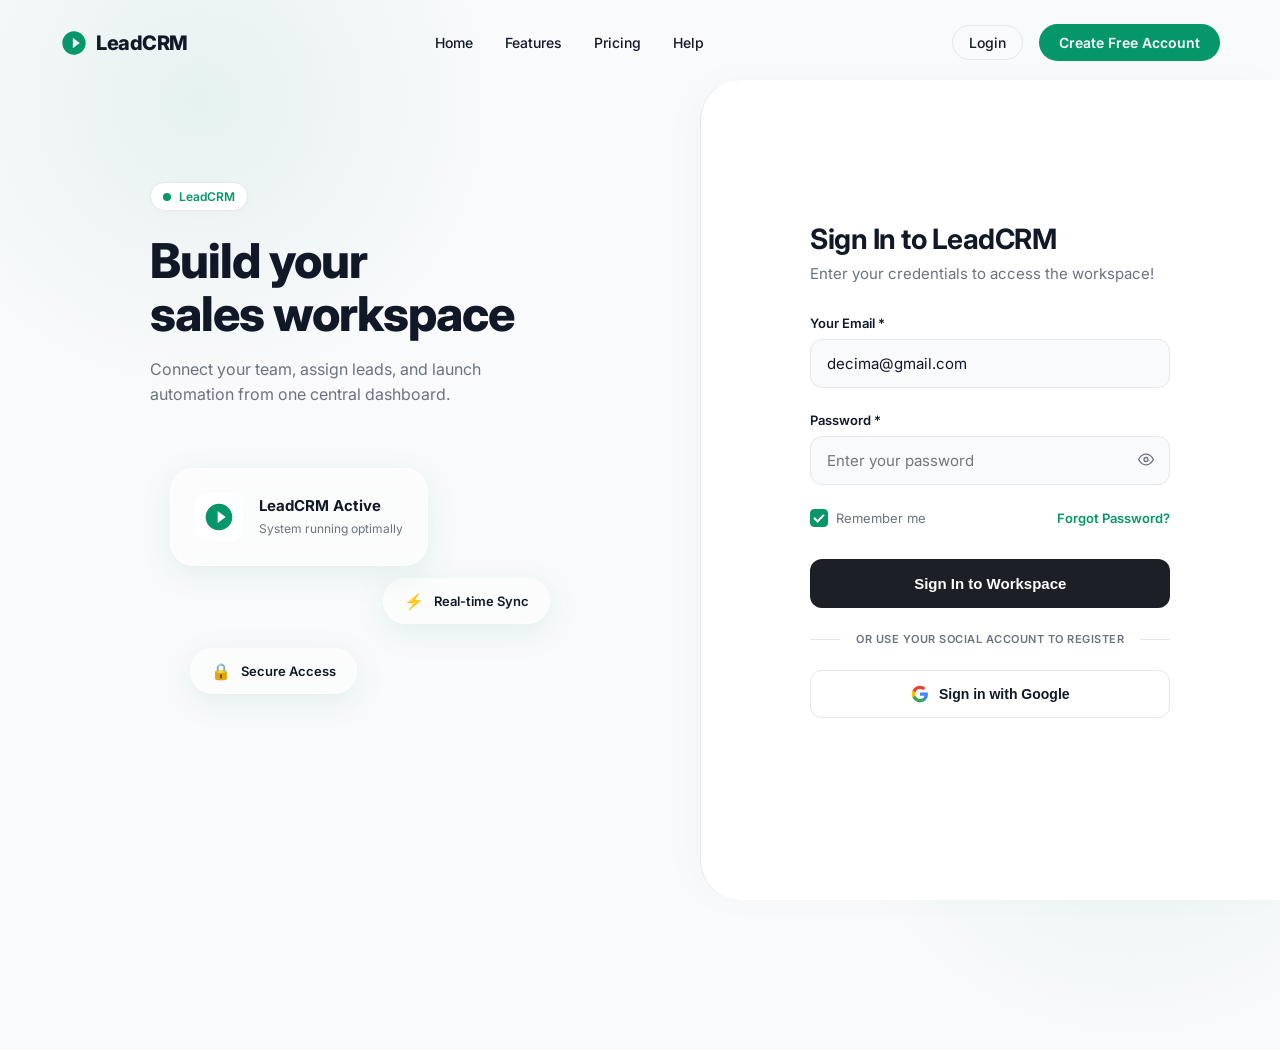
==== commit 224a925e: "UI Polishing: clean up Call Log stats, remove redundant member option, add explicit Master Leads but" ====
--- a/dashboard.html
+++ b/dashboard.html
@@ -46,6 +46,13 @@
       <nav class="sidebar-nav">
 
         <div class="nav-section-label">CRM TOOLS</div>
+
+        <button class="sidebar-btn active" onclick="switchTab('sheet', this)">
+          <span class="sb-icon">
+            <svg viewBox="0 0 24 24" width="18" height="18" stroke="currentColor" stroke-width="2" fill="none"><rect x="3" y="3" width="18" height="18" rx="2" ry="2"/><line x1="3" y1="9" x2="21" y2="9"/><line x1="9" y1="21" x2="9" y2="9"/></svg>
+          </span>
+          Master Leads
+        </button>
 
         <a href="my-leads.html" class="sidebar-btn" style="text-decoration:none;">
           <span class="sb-icon">
--- a/styles/dashboard.css
+++ b/styles/dashboard.css
@@ -145,6 +145,7 @@
     display: flex;
     height: 100vh;
     padding-top: var(--nav-h);
+    background-color: var(--bg-main); /* Slight off-white to contrast the sidebar */
   }
   
   /* ── SIDEBAR ── */
@@ -156,6 +157,8 @@
     flex-direction: column;
     transition: width 0.3s cubic-bezier(0.4, 0, 0.2, 1);
     overflow: hidden;
+    z-index: 10;
+    box-shadow: 2px 0 10px rgba(0,0,0,0.02);
   }
   
   .sidebar.collapsed { width: 0; border-right: none; }
